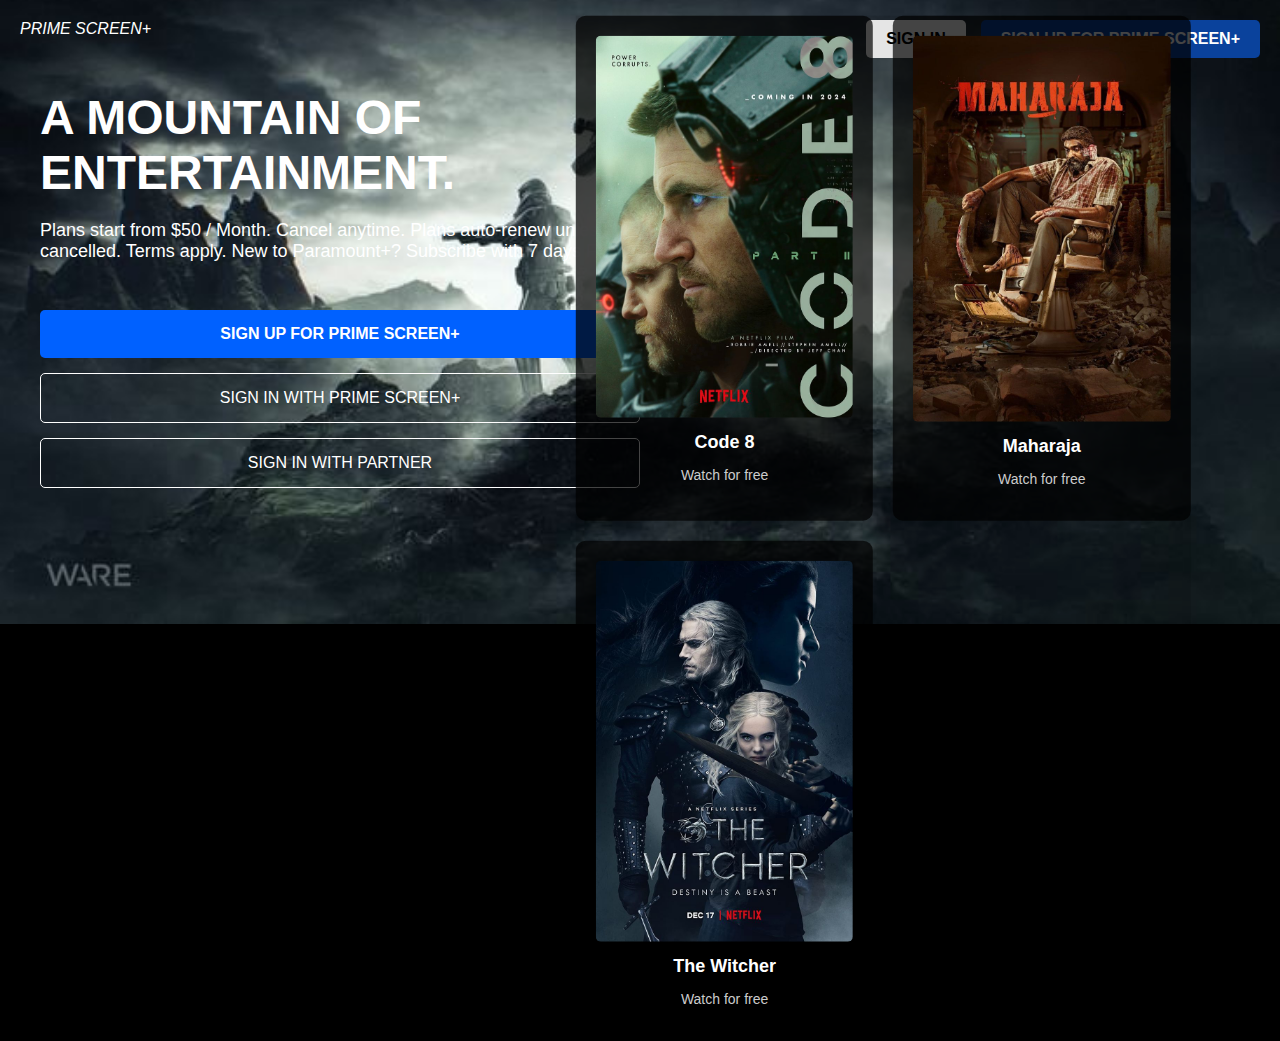
==== LEVEL 1/landing_page/index.html @ 0d4348d4 "renamed" ====
<!DOCTYPE html>
<html lang="en">
<head>
    <meta charset="UTF-8">
    <meta name="viewport" content="width=device-width, initial-scale=1.0">
    <title>Entertainment Landing Page</title>
    <link rel="stylesheet" href="style.css">
</head>
<body>
    <div class="ps"><nav>PRIME SCREEN+</nav></div>
    <div class="container">
        <div class="content">
            <br>
            <h1>A MOUNTAIN OF ENTERTAINMENT.</h1>
            <p>Plans start from $50 / Month. Cancel anytime. Plans auto-renew unless cancelled. Terms apply.
               New to Paramount+? Subscribe with 7 days FREE.</p>
               <br> 
            <div class="buttons">
                <button class="btn-primary">SIGN UP FOR PRIME SCREEN+</button>
                <button class="btn-secondary">SIGN IN WITH PRIME SCREEN+</button>
                <button class="btn-secondary">SIGN IN WITH PARTNER</button>
            </div>
        </div>
        
        <div class="navbar">
            <a href="#" style="background-color: rgb(255, 255, 255); color: #000; ">SIGN IN</a>
            <a href="#">SIGN UP FOR PRIME SCREEN+</a>
        </div>
    </div>
    <div class="background-container">
        <div class="catalog">
            <div class="catalog-item">
                <img src="Code 8 Part II (2024) Movie Poster.jpeg" alt="Product 1"> <!-- Replace with your image URL -->
                <h3>Code 8</h3>
                <p>Watch for free</p>
            </div>
            <div class="catalog-item">
                <img src="Maharaja Movie Download Moviesda Mp4moviez.jpeg" alt="Product 2"> <!-- Replace with your image URL -->
                <h3>Maharaja</h3>
                <p>Watch for free</p>
            </div>
            <div class="catalog-item">
                <img src="The Witcher (2019).jpeg" alt="Product 3"> <!-- Replace with your image URL -->
                <h3>The Witcher</h3>
                <p>Watch for free</p>
            </div>
            <!-- Add more catalog items as needed -->
        </div>
    </div>
    
</body>
</html>
---- LEVEL 1/landing_page/style.css ----
body, html {
    margin: 0;
    padding: 0;
    font-family: Arial, sans-serif;
    background-color: #000;
    color: white;
    box-sizing: border-box;
    background-image: url('Star\ Wars\ _\ Concept\ Art.jpeg');
    background-size: cover;  /* Makes sure the image covers the entire viewport */
    background-position: center; /* Centers the image */
    background-repeat: no-repeat; /* Prevents the image from repeating */
    background-attachment: scroll; /* Keeps the image fixed when scrolling */

}

.container {
    display: flex;
    justify-content: space-between;
    align-items: center;
    padding: 20px;
}

.content {
    max-width: 600px;
    padding: 20px;
}

.content h1 {
    font-size: 48px;
    margin-bottom: 20px;
    font-weight: bold;
    
}

.content p {
    font-size: 18px;
    margin-bottom: 30px;
    
}

.buttons {
    display: flex;
    flex-direction: column;
    gap: 15px;
}

.btn-primary {
    background-color: #0061FF;
    color: white;
    padding: 15px 20px;
    border: none;
    border-radius: 5px;
    font-size: 16px;
    font-weight: bold;
    cursor: pointer;
    text-align: center;
    transition: background-color 0.3s ease;
}

.btn-primary:hover {
    background-color: #004BBB;
}

.btn-secondary {
    background-color: transparent;
    border: 1px solid white;
    color: white;
    padding: 15px 20px;
    border-radius: 5px;
    font-size: 16px;
    cursor: pointer;
    text-align: center;
    transition: background-color 0.3s ease, color 0.3s ease;
}

.btn-secondary:hover {
    background-color: white;
    color: #000;
}
.ps {
    position: absolute;
    top: 20px;
    left: 20px;
    display: flex;
    gap: 15px;
    font-style: italic;

}
.navbar {
    position: absolute;
    top: 20px;
    right: 20px;
    display: flex;
    gap: 15px;
}

.navbar a {
    color: white;
    font-size: 16px;
    font-weight: bold;
    text-decoration: none;
    padding: 10px 20px;
    border-radius: 5px;
    background-color: #0a429c;
    transition: background-color 0.3s ease;
}

.navbar a:hover {
    background-color: #dfe13e;
}

@media (max-width: 768px) {
    .container {
        flex-direction: column;
        padding: 10px;
    }

    .content h1 {
        font-size: 36px;
    }

    .content p {
        font-size: 16px;
    }

    .buttons {
        width: 100%;
    }

    .navbar {
        flex-direction: column;
        position: relative;
        top: 0;
        right: 0;
        gap: 10px;
    }
}
        .background-container {
            position: relative;
            top: 50%;
            left: 39%;
            width: 60%;
            height: 40%;
            background-image: url('stree\ 2.jpeg'); /* Replace with your image URL */
            background-size: cover;
            background-position: center;
            background-color: #dfe13e;
        }

        .catalog {
            position: absolute;
            top: 50%;
            left: 50%;
            transform: translate(-50%, -50%);
            display: grid;
            grid-template-columns: repeat(auto-fill, minmax(200px, 1fr));
            gap: 20px;
            width: 80%;
            z-index: 1;
            background-color: rgba(0, 0, 0, 0.1);
        }

        .catalog-item {
            background-color: rgba(0, 0, 0, 0.7);
            padding: 20px;
            border-radius: 10px;
            text-align: center;
        }

        .catalog-item img {
            width: 100%;
            border-radius: 5px;
        }

        .catalog-item h3 {
            margin: 10px 0 5px;
            font-size: 18px;
            color: #fff;
        }

        .catalog-item p {
            font-size: 14px;
            color: #ccc;
        }
        .catalog-item:hover {
            background-color: rgb(53, 57, 57);
            transform: scale(1.1);
            
        }

        @media (max-width: 768px) {
            .catalog {
                grid-template-columns: 1fr;
            }
        }
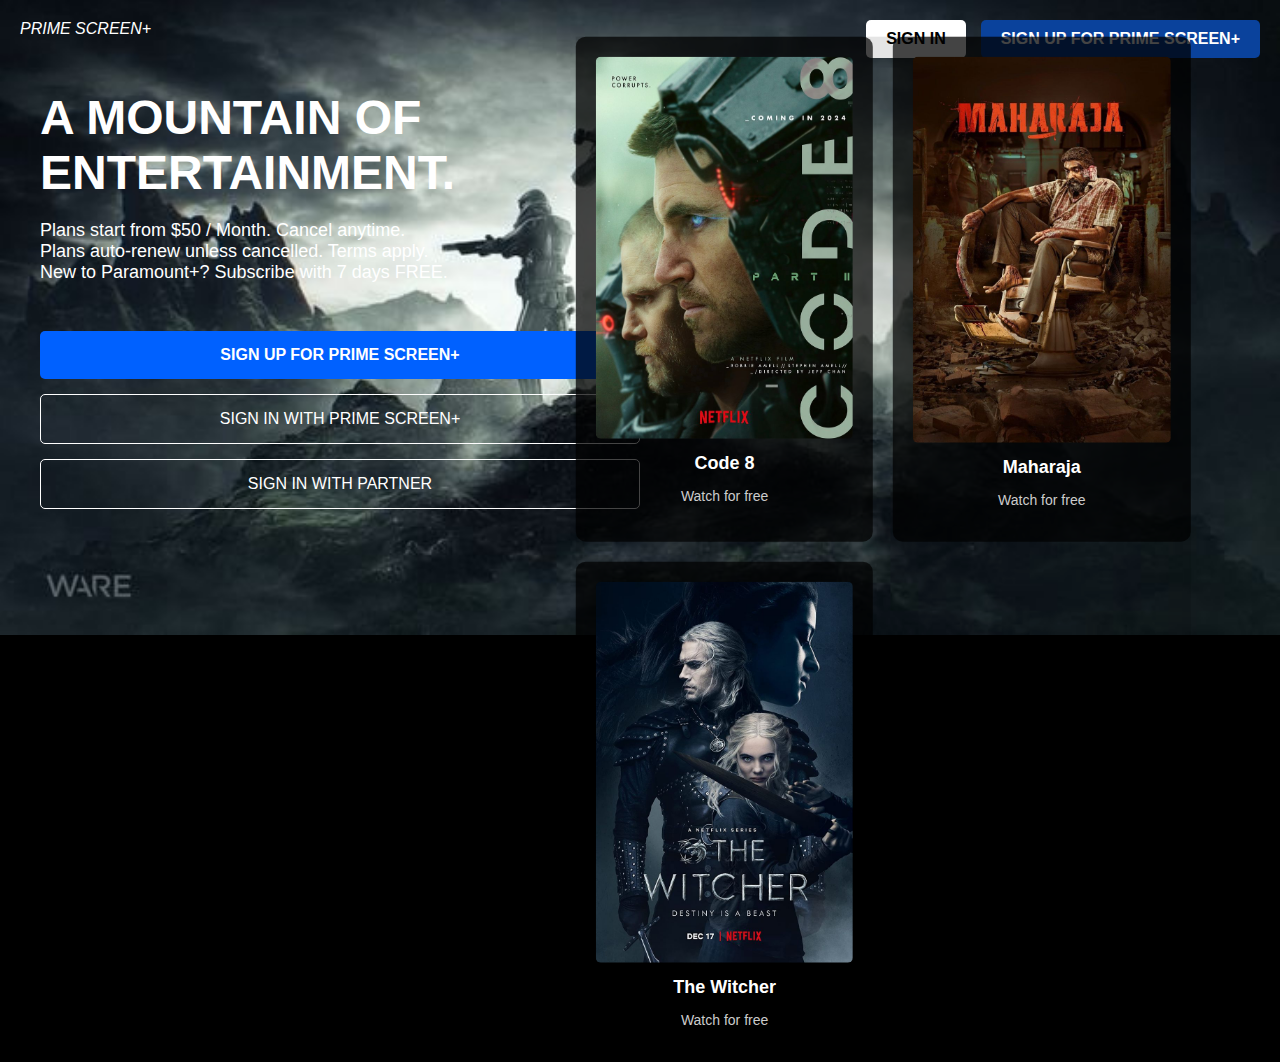
==== commit 97394d83: "changes" ====
--- a/LEVEL 1/landing_page/index.html
+++ b/LEVEL 1/landing_page/index.html
@@ -12,7 +12,7 @@
         <div class="content">
             <br>
             <h1>A MOUNTAIN OF ENTERTAINMENT.</h1>
-            <p>Plans start from $50 / Month. Cancel anytime. Plans auto-renew unless cancelled. Terms apply.
+            <p>Plans start from $50 / Month. Cancel anytime. <br> Plans auto-renew unless cancelled. Terms apply. <br>
                New to Paramount+? Subscribe with 7 days FREE.</p>
                <br> 
             <div class="buttons">
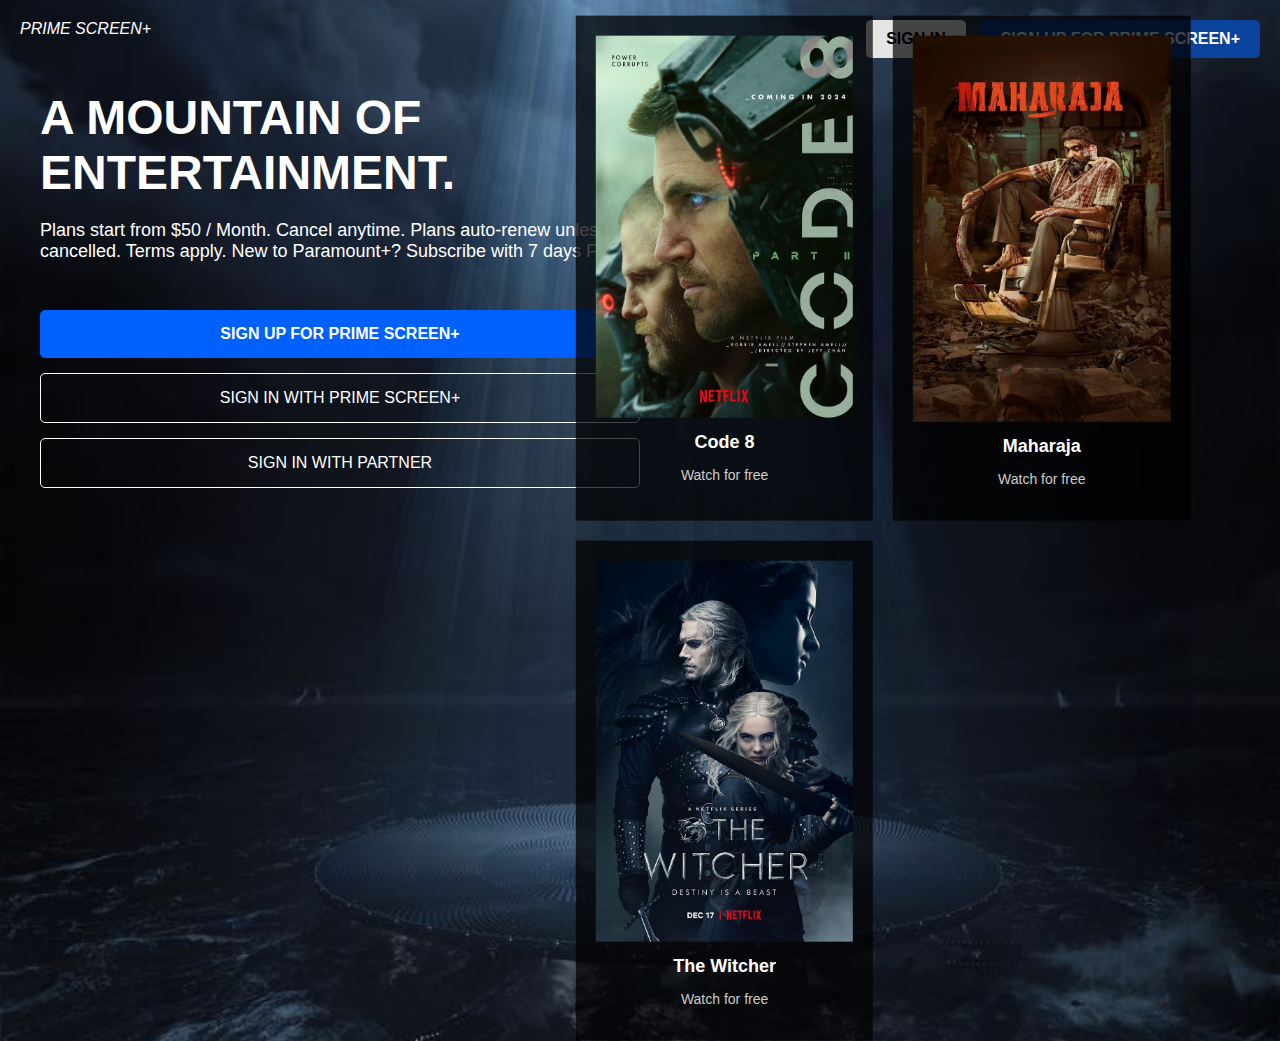
==== commit 866b88c4: "styling" ====
--- a/LEVEL 1/landing_page/index.html
+++ b/LEVEL 1/landing_page/index.html
@@ -12,13 +12,13 @@
         <div class="content">
             <br>
             <h1>A MOUNTAIN OF ENTERTAINMENT.</h1>
-            <p>Plans start from $50 / Month. Cancel anytime. <br> Plans auto-renew unless cancelled. Terms apply. <br>
+            <p>Plans start from $50 / Month. Cancel anytime. Plans auto-renew unless cancelled. Terms apply.
                New to Paramount+? Subscribe with 7 days FREE.</p>
                <br> 
             <div class="buttons">
-                <button class="btn-primary">SIGN UP FOR PRIME SCREEN+</button>
-                <button class="btn-secondary">SIGN IN WITH PRIME SCREEN+</button>
-                <button class="btn-secondary">SIGN IN WITH PARTNER</button>
+                <button class="btn-1">SIGN UP FOR PRIME SCREEN+</button>
+                <button class="btn-2">SIGN IN WITH PRIME SCREEN+</button>
+                <button class="btn-2">SIGN IN WITH PARTNER</button>
             </div>
         </div>
         
--- a/LEVEL 1/landing_page/style.css
+++ b/LEVEL 1/landing_page/style.css
@@ -5,11 +5,11 @@
     background-color: #000;
     color: white;
     box-sizing: border-box;
-    background-image: url('Star\ Wars\ _\ Concept\ Art.jpeg');
-    background-size: cover;  /* Makes sure the image covers the entire viewport */
-    background-position: center; /* Centers the image */
-    background-repeat: no-repeat; /* Prevents the image from repeating */
-    background-attachment: scroll; /* Keeps the image fixed when scrolling */
+    background-image: url('Solar\ Receiver\,\ James\ Combridge.jpg');
+    background-size: cover;  
+    background-position: center; 
+    background-repeat: no-repeat; 
+    background-attachment: scroll; 
 
 }
 
@@ -44,7 +44,7 @@
     gap: 15px;
 }
 
-.btn-primary {
+.btn-1 {
     background-color: #0061FF;
     color: white;
     padding: 15px 20px;
@@ -57,11 +57,11 @@
     transition: background-color 0.3s ease;
 }
 
-.btn-primary:hover {
+.btn-1:hover {
     background-color: #004BBB;
 }
 
-.btn-secondary {
+.btn-2 {
     background-color: transparent;
     border: 1px solid white;
     color: white;
@@ -73,7 +73,7 @@
     transition: background-color 0.3s ease, color 0.3s ease;
 }
 
-.btn-secondary:hover {
+.btn-2:hover {
     background-color: white;
     color: #000;
 }
@@ -135,19 +135,16 @@
         gap: 10px;
     }
 }
-        .background-container {
+    .background-container
+      {
             position: relative;
             top: 50%;
             left: 39%;
             width: 60%;
-            height: 40%;
-            background-image: url('stree\ 2.jpeg'); /* Replace with your image URL */
-            background-size: cover;
-            background-position: center;
-            background-color: #dfe13e;
-        }
+            }
 
-        .catalog {
+    .catalog
+       {
             position: absolute;
             top: 50%;
             left: 50%;
@@ -163,13 +160,11 @@
         .catalog-item {
             background-color: rgba(0, 0, 0, 0.7);
             padding: 20px;
-            border-radius: 10px;
             text-align: center;
         }
 
         .catalog-item img {
             width: 100%;
-            border-radius: 5px;
         }
 
         .catalog-item h3 {
@@ -188,8 +183,5 @@
             
         }
 
-        @media (max-width: 768px) {
-            .catalog {
-                grid-template-columns: 1fr;
-            }
-        }+        
+        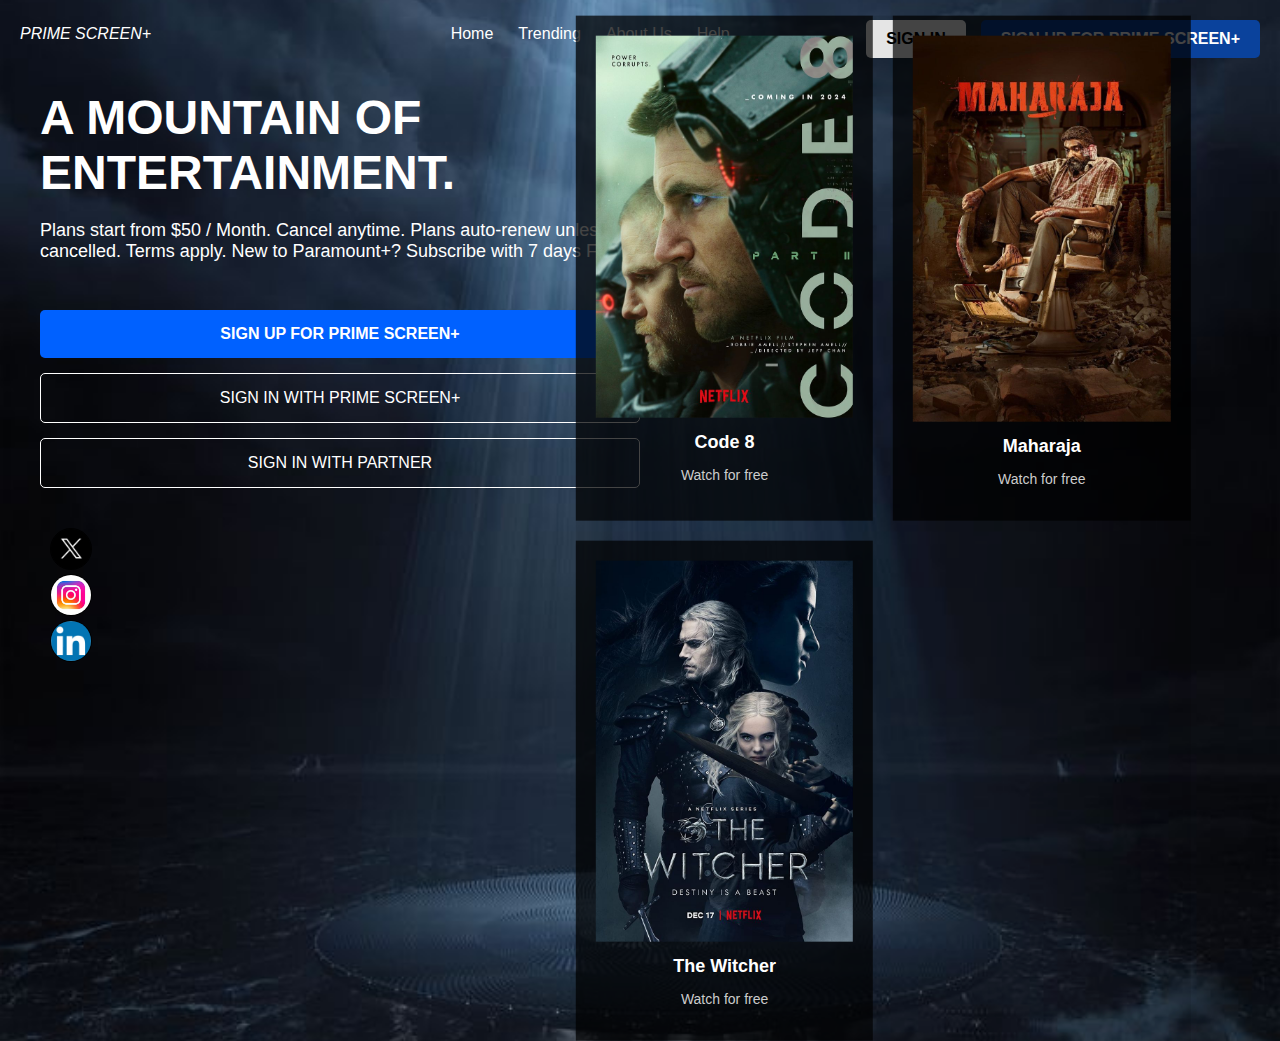
==== commit 6d74df62: "adding some more elements" ====
--- a/LEVEL 1/landing_page/index.html
+++ b/LEVEL 1/landing_page/index.html
@@ -7,7 +7,6 @@
     <link rel="stylesheet" href="style.css">
 </head>
 <body>
-    <div class="ps"><nav>PRIME SCREEN+</nav></div>
     <div class="container">
         <div class="content">
             <br>
@@ -21,7 +20,17 @@
                 <button class="btn-2">SIGN IN WITH PARTNER</button>
             </div>
         </div>
-        
+        <div class="primescreen">
+            <nav  style="text-align: left;">PRIME SCREEN+</nav>
+        </div>
+        <div class="a">
+            <nav class="atags">
+            <a href="#">Home</a>
+            <a href="#">Trending</a>
+            <a href="#">About Us</a>
+            <a href="#">Help</a>
+        </nav>
+        </div>
         <div class="navbar">
             <a href="#" style="background-color: rgb(255, 255, 255); color: #000; ">SIGN IN</a>
             <a href="#">SIGN UP FOR PRIME SCREEN+</a>
@@ -30,22 +39,27 @@
     <div class="background-container">
         <div class="catalog">
             <div class="catalog-item">
-                <img src="Code 8 Part II (2024) Movie Poster.jpeg" alt="Product 1"> <!-- Replace with your image URL -->
+                <img src="Code 8 Part II (2024) Movie Poster.jpeg" alt="Product 1"> 
                 <h3>Code 8</h3>
                 <p>Watch for free</p>
             </div>
             <div class="catalog-item">
-                <img src="Maharaja Movie Download Moviesda Mp4moviez.jpeg" alt="Product 2"> <!-- Replace with your image URL -->
+                <img src="Maharaja Movie Download Moviesda Mp4moviez.jpeg" alt="Product 2"> 
                 <h3>Maharaja</h3>
                 <p>Watch for free</p>
             </div>
             <div class="catalog-item">
-                <img src="The Witcher (2019).jpeg" alt="Product 3"> <!-- Replace with your image URL -->
+                <img src="The Witcher (2019).jpeg" alt="Product 3"> 
                 <h3>The Witcher</h3>
                 <p>Watch for free</p>
             </div>
-            <!-- Add more catalog items as needed -->
+            
         </div>
+    </div>
+    <div class="socialmedia">
+       <a href=""><img src="twiter.jpeg" alt="Twitter(X)"></a> <br>
+       <a href=""><img src="ig.jpeg" alt="Instagram"></a> <br>
+       <a href=""><img src="LinkedIn Launches New Small Business Site.jpeg" alt="LinkedIn"></a> <br>
     </div>
     
 </body>
--- a/LEVEL 1/landing_page/style.css
+++ b/LEVEL 1/landing_page/style.css
@@ -77,19 +77,27 @@
     background-color: white;
     color: #000;
 }
-.ps {
+.a .atags {
     position: absolute;
-    top: 20px;
+    top: 25px;
+    right: 43%;
+    gap: 25px;
+    display: flex;
+}
+.a.atags:hover{
+    color: #000;
+}
+.primescreen{
+    position: absolute;
+    top: 25px;
     left: 20px;
     display: flex;
-    gap: 15px;
     font-style: italic;
-
 }
 .navbar {
     position: absolute;
     top: 20px;
-    right: 20px;
+    right:20px;
     display: flex;
     gap: 15px;
 }
@@ -183,5 +191,23 @@
             
         }
 
-        
+       a {
+        color: white;
+        text-decoration: none;
+        font-weight: 500;
+       } 
+       a:hover {
+        color: black;
+        scale: 1.1;
+       }
+       .socialmedia{
+        margin-left: 50px;
+       }
+       .socialmedia a img {
+        width: 40px;
+        height: 40px;
+        border: 1px solid black;
+        border-radius: 50%;
+    }
+    
         